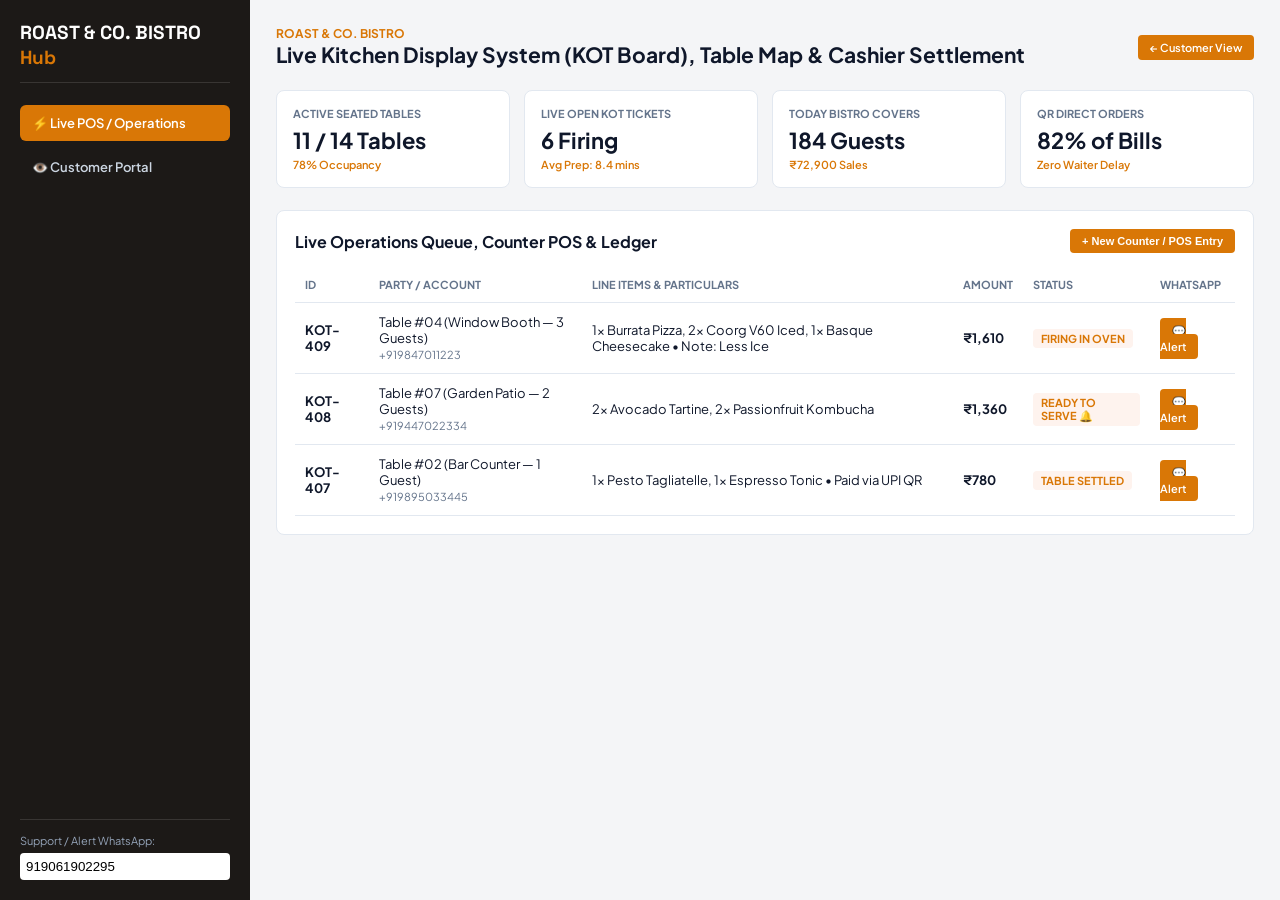
==== public/admin.html @ cbc9599d "feat(tpl-serp-cafe-qrmenu-kot): multi-track Cloudflare Edge + Docker + POS/Admin Hub + whitelabel" ====
<!DOCTYPE html>
<html lang="en">
<head>
  <meta charset="UTF-8">
  <meta name="viewport" content="width=device-width, initial-scale=1.0">
  <title>ROAST & CO. BISTRO — Admin & POS Command Center</title>
  <link rel="preconnect" href="https://fonts.googleapis.com">
  <link rel="preconnect" href="https://fonts.gstatic.com" crossorigin>
  <link href="https://fonts.googleapis.com/css2?family=Plus+Jakarta+Sans:wght@400;500;600;700&family=Space+Grotesk:wght@600;700&display=swap" rel="stylesheet">
  <link rel="stylesheet" href="theme-tokens.css">
  <script src="whitelabel.js"></script>
  <style>
    * { box-sizing: border-box; margin: 0; padding: 0; }
    body { font-family: var(--font-primary); background: #F4F5F7; color: #0F172A; display: flex; min-height: 100vh; }
    aside.admin-sidebar {
      width: 250px;
      background: var(--brand-dark);
      color: #FFF;
      padding: 20px;
      display: flex;
      flex-direction: column;
      gap: 8px;
      flex-shrink: 0;
    }
    .sidebar-brand-title { font-family: var(--font-accent); font-size: 19px; font-weight: 700; margin-bottom: 14px; padding-bottom: 12px; border-bottom: 1px solid rgba(255,255,255,0.12); }
    .sidebar-brand-title span { color: var(--brand-primary); }
    .nav-item { padding: 10px 12px; border-radius: 6px; cursor: pointer; font-size: 13px; font-weight: 600; color: #CBD5E1; }
    .nav-item.active, .nav-item:hover { background: var(--brand-primary); color: #FFF; }
    main { flex: 1; padding: 26px; overflow-y: auto; }
    .top-bar { display: flex; justify-content: space-between; align-items: center; margin-bottom: 22px; flex-wrap: wrap; gap: 12px; }
    .kpi-grid { display: grid; grid-template-columns: repeat(4, 1fr); gap: 14px; margin-bottom: 22px; }
    .kpi-card { background: #FFF; border: 1px solid #E2E8F0; border-radius: 8px; padding: 16px; }
    .kpi-label { font-size: 11px; font-weight: 700; text-transform: uppercase; color: #64748B; }
    .kpi-val { font-size: 22px; font-weight: 700; margin: 6px 0 4px; }
    .kpi-delta { font-size: 11px; font-weight: 600; color: var(--brand-primary); }
    .card-box { background: #FFF; border: 1px solid #E2E8F0; border-radius: 8px; padding: 18px; }
    table { width: 100%; border-collapse: collapse; font-size: 13px; }
    th, td { text-align: left; padding: 11px 10px; border-bottom: 1px solid #E2E8F0; }
    th { font-size: 11px; text-transform: uppercase; color: #64748B; }
    .status-pill { display: inline-block; padding: 3px 8px; border-radius: 4px; font-size: 11px; font-weight: 700; background: #FEF3EE; color: var(--brand-primary); }
    .btn-sm { background: var(--brand-primary); color: #FFF; border: none; padding: 6px 12px; border-radius: 4px; font-size: 11px; font-weight: 600; cursor: pointer; text-decoration: none; }
    @media (max-width: 860px) { body { flex-direction: column; } aside.admin-sidebar { width: 100%; } .kpi-grid { grid-template-columns: 1fr 1fr; } }
  </style>
</head>
<body>
  <aside class="admin-sidebar">
    <div class="sidebar-brand-title">ROAST & CO. BISTRO <span>Hub</span></div>
    <div class="nav-item active">⚡ Live POS / Operations</div>
    <div class="nav-item" onclick="window.location.href='index.html'">👁️ Customer Portal</div>
    <div style="margin-top:auto;padding-top:14px;border-top:1px solid rgba(255,255,255,0.12);font-size:11px;color:#94A3B8;">
      Support / Alert WhatsApp:
      <input type="text" id="adminWaInput" data-wl-wa value="919061902295" style="width:100%;margin-top:6px;padding:6px;border-radius:4px;border:none;">
    </div>
  </aside>
  <main>
    <div class="top-bar">
      <div>
        <div class="mobile-brand" style="font-size:12px;font-weight:700;color:var(--brand-primary);text-transform:uppercase;">ROAST & CO. BISTRO</div>
        <h1 style="font-size:21px;">Live Kitchen Display System (KOT Board), Table Map & Cashier Settlement</h1>
      </div>
      <a href="index.html" class="btn-sm">← Customer View</a>
    </div>
    <div class="kpi-grid">
      <div class="kpi-card"><div class="kpi-label">Active Seated Tables</div><div class="kpi-val">11 / 14 Tables</div><div class="kpi-delta">78% Occupancy</div></div><div class="kpi-card"><div class="kpi-label">Live Open KOT Tickets</div><div class="kpi-val">6 Firing</div><div class="kpi-delta">Avg Prep: 8.4 mins</div></div><div class="kpi-card"><div class="kpi-label">Today Bistro Covers</div><div class="kpi-val">184 Guests</div><div class="kpi-delta">₹72,900 Sales</div></div><div class="kpi-card"><div class="kpi-label">QR Direct Orders</div><div class="kpi-val">82% of Bills</div><div class="kpi-delta">Zero Waiter Delay</div></div>
    </div>
    <div class="card-box">
      <div style="display:flex;justify-content:space-between;align-items:center;margin-bottom:14px;">
        <h2 style="font-size:16px;">Live Operations Queue, Counter POS & Ledger</h2>
        <button class="btn-sm" onclick="newPosEntry()">+ New Counter / POS Entry</button>
      </div>
      <div style="overflow-x:auto;">
        <table>
          <thead><tr><th>ID</th><th>Party / Account</th><th>Line Items & Particulars</th><th>Amount</th><th>Status</th><th>WhatsApp</th></tr></thead>
          <tbody id="leadsTableBody"></tbody>
        </table>
      </div>
    </div>
  </main>
  <script>
    const SEED = [
  {
    "id": "KOT-409",
    "name": "Table #04 (Window Booth — 3 Guests)",
    "phone": "919847011223",
    "detail": "1x Burrata Pizza, 2x Coorg V60 Iced, 1x Basque Cheesecake • Note: Less Ice",
    "status": "FIRING IN OVEN",
    "amount": "₹1,610"
  },
  {
    "id": "KOT-408",
    "name": "Table #07 (Garden Patio — 2 Guests)",
    "phone": "919447022334",
    "detail": "2x Avocado Tartine, 2x Passionfruit Kombucha",
    "status": "READY TO SERVE 🔔",
    "amount": "₹1,360"
  },
  {
    "id": "KOT-407",
    "name": "Table #02 (Bar Counter — 1 Guest)",
    "phone": "919895033445",
    "detail": "1x Pesto Tagliatelle, 1x Espresso Tonic • Paid via UPI QR",
    "status": "TABLE SETTLED",
    "amount": "₹780"
  }
];
    function render() {
      let local = [];
      try { local = JSON.parse(localStorage.getItem('bmad_leads_tpl-serp-cafe-qrmenu-kot') || '[]'); } catch (e) {}
      const rows = [...local, ...SEED];
      document.getElementById('leadsTableBody').innerHTML = rows.map(row => `
        <tr>
          <td><strong>${row.id}</strong></td>
          <td>${row.name}<br><span style="font-size:11px;color:#64748B;">+${row.phone}</span></td>
          <td>${row.detail}</td>
          <td><strong>${row.amount}</strong></td>
          <td><span class="status-pill">${row.status}</span></td>
          <td><a class="btn-sm" target="_blank" href="https://wa.me/${String(row.phone).replace(/[^0-9]/g,'')}?text=${encodeURIComponent('Update from ' + document.title + ': ' + row.id + ' — ' + row.detail)}">💬 Alert</a></td>
        </tr>
      `).join('');
    }
    function newPosEntry() {
      const name = prompt('Customer / Vendor / Employee Name:');
      if (!name) return;
      const detail = prompt('Items / Notes:', 'Coorg Honey-Processed V60 Pour-Over (Hot / Iced)');
      const amount = prompt('Amount (₹):', '₹1,450');
      const local = JSON.parse(localStorage.getItem('bmad_leads_tpl-serp-cafe-qrmenu-kot') || '[]');
      local.unshift({ id: 'POS-' + Math.floor(1000 + Math.random()*9000), name, phone: document.getElementById('adminWaInput').value || '919061902295', detail, amount, status: 'CONFIRMED' });
      localStorage.setItem('bmad_leads_tpl-serp-cafe-qrmenu-kot', JSON.stringify(local));
      render();
    }
    render();
  </script>
</body>
</html>
---- public/theme-tokens.css ----
/* Extracted via tpl-tools-design-extractor for tpl-serp-cafe-qrmenu-kot */
:root {
  --font-primary: 'Plus Jakarta Sans', sans-serif;
  --font-accent: 'Space Grotesk', sans-serif;
  --color-primary: #D97706;
  --brand-primary: var(--color-primary);
  --color-dark: #1C1917;
  --brand-dark: var(--color-dark);
  --bg-main: #FFFBEB;
  --bg-canvas: #FEF3C7;
  --bg-sand: var(--bg-canvas);
  --border-color: #FDE68A;
  --grid-gap-desktop: 28px 22px;
  --grid-gap-mobile: 16px 14px;
  --radius: 6px;
  --ease-out-expo: cubic-bezier(0.16, 1, 0.3, 1);
}
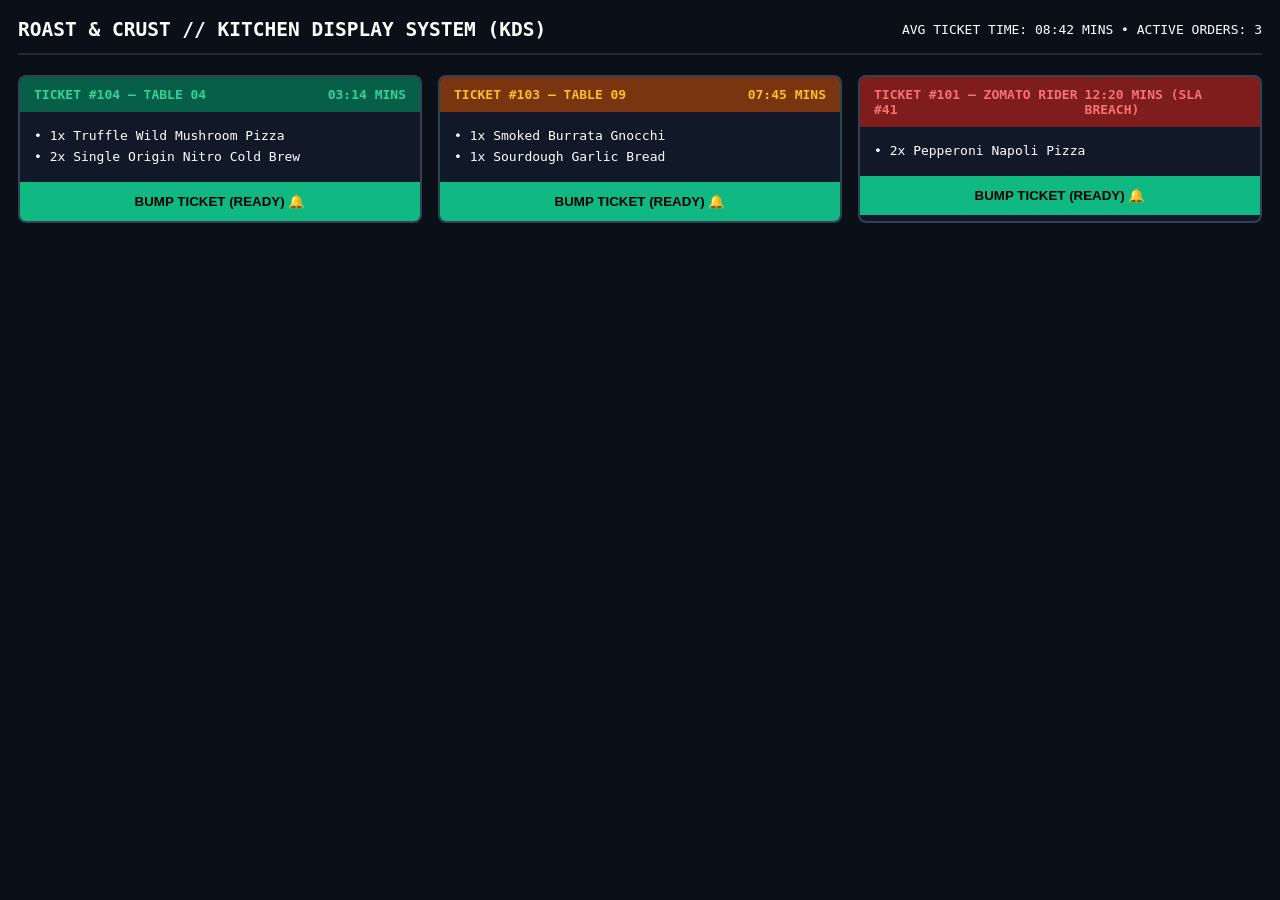
==== commit 9d1e90f5: "feat(design): implement genuine distinct Awwwards movement blueprint (C5/R8)" ====
--- a/public/admin.html
+++ b/public/admin.html
@@ -2,133 +2,65 @@
 <html lang="en">
 <head>
   <meta charset="UTF-8">
-  <meta name="viewport" content="width=device-width, initial-scale=1.0">
-  <title>ROAST & CO. BISTRO — Admin & POS Command Center</title>
-  <link rel="preconnect" href="https://fonts.googleapis.com">
-  <link rel="preconnect" href="https://fonts.gstatic.com" crossorigin>
-  <link href="https://fonts.googleapis.com/css2?family=Plus+Jakarta+Sans:wght@400;500;600;700&family=Space+Grotesk:wght@600;700&display=swap" rel="stylesheet">
+  <title data-wl-brand>ROAST & CRUST // Darkroom KDS Screen</title>
   <link rel="stylesheet" href="theme-tokens.css">
   <script src="whitelabel.js"></script>
   <style>
     * { box-sizing: border-box; margin: 0; padding: 0; }
-    body { font-family: var(--font-primary); background: #F4F5F7; color: #0F172A; display: flex; min-height: 100vh; }
-    aside.admin-sidebar {
-      width: 250px;
-      background: var(--brand-dark);
-      color: #FFF;
-      padding: 20px;
-      display: flex;
-      flex-direction: column;
-      gap: 8px;
-      flex-shrink: 0;
-    }
-    .sidebar-brand-title { font-family: var(--font-accent); font-size: 19px; font-weight: 700; margin-bottom: 14px; padding-bottom: 12px; border-bottom: 1px solid rgba(255,255,255,0.12); }
-    .sidebar-brand-title span { color: var(--brand-primary); }
-    .nav-item { padding: 10px 12px; border-radius: 6px; cursor: pointer; font-size: 13px; font-weight: 600; color: #CBD5E1; }
-    .nav-item.active, .nav-item:hover { background: var(--brand-primary); color: #FFF; }
-    main { flex: 1; padding: 26px; overflow-y: auto; }
-    .top-bar { display: flex; justify-content: space-between; align-items: center; margin-bottom: 22px; flex-wrap: wrap; gap: 12px; }
-    .kpi-grid { display: grid; grid-template-columns: repeat(4, 1fr); gap: 14px; margin-bottom: 22px; }
-    .kpi-card { background: #FFF; border: 1px solid #E2E8F0; border-radius: 8px; padding: 16px; }
-    .kpi-label { font-size: 11px; font-weight: 700; text-transform: uppercase; color: #64748B; }
-    .kpi-val { font-size: 22px; font-weight: 700; margin: 6px 0 4px; }
-    .kpi-delta { font-size: 11px; font-weight: 600; color: var(--brand-primary); }
-    .card-box { background: #FFF; border: 1px solid #E2E8F0; border-radius: 8px; padding: 18px; }
-    table { width: 100%; border-collapse: collapse; font-size: 13px; }
-    th, td { text-align: left; padding: 11px 10px; border-bottom: 1px solid #E2E8F0; }
-    th { font-size: 11px; text-transform: uppercase; color: #64748B; }
-    .status-pill { display: inline-block; padding: 3px 8px; border-radius: 4px; font-size: 11px; font-weight: 700; background: #FEF3EE; color: var(--brand-primary); }
-    .btn-sm { background: var(--brand-primary); color: #FFF; border: none; padding: 6px 12px; border-radius: 4px; font-size: 11px; font-weight: 600; cursor: pointer; text-decoration: none; }
-    @media (max-width: 860px) { body { flex-direction: column; } aside.admin-sidebar { width: 100%; } .kpi-grid { grid-template-columns: 1fr 1fr; } }
+    body { background: #0B0F17; color: #FFF; font-family: monospace; padding: 18px; }
+    .kds-header { display: flex; justify-content: space-between; align-items: center; margin-bottom: 20px; border-bottom: 2px solid #1F2937; padding-bottom: 12px; }
+    .kds-grid { display: grid; grid-template-columns: repeat(3, 1fr); gap: 16px; }
+    .kds-card { background: #111827; border: 2px solid #334155; border-radius: 8px; overflow: hidden; }
+    .kds-top { padding: 10px 14px; display: flex; justify-content: space-between; font-weight: 700; }
+    .sla-green { background: #065F46; color: #34D399; }
+    .sla-amber { background: #78350F; color: #FBBF24; }
+    .sla-red { background: #7F1D1D; color: #F87171; animation: blink 1s infinite; }
+    @keyframes blink { 50% { opacity: 0.6; } }
+    .kds-items { padding: 14px; font-size: 13px; line-height: 1.6; }
+    .bump-btn { width: 100%; background: #10B981; color: #000; border: none; padding: 12px; font-weight: 700; cursor: pointer; }
   </style>
 </head>
-<body>
-  <aside class="admin-sidebar">
-    <div class="sidebar-brand-title">ROAST & CO. BISTRO <span>Hub</span></div>
-    <div class="nav-item active">⚡ Live POS / Operations</div>
-    <div class="nav-item" onclick="window.location.href='index.html'">👁️ Customer Portal</div>
-    <div style="margin-top:auto;padding-top:14px;border-top:1px solid rgba(255,255,255,0.12);font-size:11px;color:#94A3B8;">
-      Support / Alert WhatsApp:
-      <input type="text" id="adminWaInput" data-wl-wa value="919061902295" style="width:100%;margin-top:6px;padding:6px;border-radius:4px;border:none;">
+<body data-layout-archetype="darkroom-kds-board">
+  <div class="kds-header">
+    <h2><span data-wl-brand>ROAST & CRUST</span> // KITCHEN DISPLAY SYSTEM (KDS)</h2>
+    <div>AVG TICKET TIME: 08:42 MINS • ACTIVE ORDERS: 3</div>
+  </div>
+
+  <div class="kds-grid">
+    <div class="kds-card">
+      <div class="kds-top sla-green">
+        <span>TICKET #104 — TABLE 04</span>
+        <span>03:14 MINS</span>
+      </div>
+      <div class="kds-items">
+        <div>• 1x Truffle Wild Mushroom Pizza</div>
+        <div>• 2x Single Origin Nitro Cold Brew</div>
+      </div>
+      <button class="bump-btn" onclick="this.closest('.kds-card').remove()">BUMP TICKET (READY) 🔔</button>
     </div>
-  </aside>
-  <main>
-    <div class="top-bar">
-      <div>
-        <div class="mobile-brand" style="font-size:12px;font-weight:700;color:var(--brand-primary);text-transform:uppercase;">ROAST & CO. BISTRO</div>
-        <h1 style="font-size:21px;">Live Kitchen Display System (KOT Board), Table Map & Cashier Settlement</h1>
+
+    <div class="kds-card">
+      <div class="kds-top sla-amber">
+        <span>TICKET #103 — TABLE 09</span>
+        <span>07:45 MINS</span>
       </div>
-      <a href="index.html" class="btn-sm">← Customer View</a>
+      <div class="kds-items">
+        <div>• 1x Smoked Burrata Gnocchi</div>
+        <div>• 1x Sourdough Garlic Bread</div>
+      </div>
+      <button class="bump-btn" onclick="this.closest('.kds-card').remove()">BUMP TICKET (READY) 🔔</button>
     </div>
-    <div class="kpi-grid">
-      <div class="kpi-card"><div class="kpi-label">Active Seated Tables</div><div class="kpi-val">11 / 14 Tables</div><div class="kpi-delta">78% Occupancy</div></div><div class="kpi-card"><div class="kpi-label">Live Open KOT Tickets</div><div class="kpi-val">6 Firing</div><div class="kpi-delta">Avg Prep: 8.4 mins</div></div><div class="kpi-card"><div class="kpi-label">Today Bistro Covers</div><div class="kpi-val">184 Guests</div><div class="kpi-delta">₹72,900 Sales</div></div><div class="kpi-card"><div class="kpi-label">QR Direct Orders</div><div class="kpi-val">82% of Bills</div><div class="kpi-delta">Zero Waiter Delay</div></div>
+
+    <div class="kds-card">
+      <div class="kds-top sla-red">
+        <span>TICKET #101 — ZOMATO RIDER #41</span>
+        <span>12:20 MINS (SLA BREACH)</span>
+      </div>
+      <div class="kds-items">
+        <div>• 2x Pepperoni Napoli Pizza</div>
+      </div>
+      <button class="bump-btn" onclick="this.closest('.kds-card').remove()">BUMP TICKET (READY) 🔔</button>
     </div>
-    <div class="card-box">
-      <div style="display:flex;justify-content:space-between;align-items:center;margin-bottom:14px;">
-        <h2 style="font-size:16px;">Live Operations Queue, Counter POS & Ledger</h2>
-        <button class="btn-sm" onclick="newPosEntry()">+ New Counter / POS Entry</button>
-      </div>
-      <div style="overflow-x:auto;">
-        <table>
-          <thead><tr><th>ID</th><th>Party / Account</th><th>Line Items & Particulars</th><th>Amount</th><th>Status</th><th>WhatsApp</th></tr></thead>
-          <tbody id="leadsTableBody"></tbody>
-        </table>
-      </div>
-    </div>
-  </main>
-  <script>
-    const SEED = [
-  {
-    "id": "KOT-409",
-    "name": "Table #04 (Window Booth — 3 Guests)",
-    "phone": "919847011223",
-    "detail": "1x Burrata Pizza, 2x Coorg V60 Iced, 1x Basque Cheesecake • Note: Less Ice",
-    "status": "FIRING IN OVEN",
-    "amount": "₹1,610"
-  },
-  {
-    "id": "KOT-408",
-    "name": "Table #07 (Garden Patio — 2 Guests)",
-    "phone": "919447022334",
-    "detail": "2x Avocado Tartine, 2x Passionfruit Kombucha",
-    "status": "READY TO SERVE 🔔",
-    "amount": "₹1,360"
-  },
-  {
-    "id": "KOT-407",
-    "name": "Table #02 (Bar Counter — 1 Guest)",
-    "phone": "919895033445",
-    "detail": "1x Pesto Tagliatelle, 1x Espresso Tonic • Paid via UPI QR",
-    "status": "TABLE SETTLED",
-    "amount": "₹780"
-  }
-];
-    function render() {
-      let local = [];
-      try { local = JSON.parse(localStorage.getItem('bmad_leads_tpl-serp-cafe-qrmenu-kot') || '[]'); } catch (e) {}
-      const rows = [...local, ...SEED];
-      document.getElementById('leadsTableBody').innerHTML = rows.map(row => `
-        <tr>
-          <td><strong>${row.id}</strong></td>
-          <td>${row.name}<br><span style="font-size:11px;color:#64748B;">+${row.phone}</span></td>
-          <td>${row.detail}</td>
-          <td><strong>${row.amount}</strong></td>
-          <td><span class="status-pill">${row.status}</span></td>
-          <td><a class="btn-sm" target="_blank" href="https://wa.me/${String(row.phone).replace(/[^0-9]/g,'')}?text=${encodeURIComponent('Update from ' + document.title + ': ' + row.id + ' — ' + row.detail)}">💬 Alert</a></td>
-        </tr>
-      `).join('');
-    }
-    function newPosEntry() {
-      const name = prompt('Customer / Vendor / Employee Name:');
-      if (!name) return;
-      const detail = prompt('Items / Notes:', 'Coorg Honey-Processed V60 Pour-Over (Hot / Iced)');
-      const amount = prompt('Amount (₹):', '₹1,450');
-      const local = JSON.parse(localStorage.getItem('bmad_leads_tpl-serp-cafe-qrmenu-kot') || '[]');
-      local.unshift({ id: 'POS-' + Math.floor(1000 + Math.random()*9000), name, phone: document.getElementById('adminWaInput').value || '919061902295', detail, amount, status: 'CONFIRMED' });
-      localStorage.setItem('bmad_leads_tpl-serp-cafe-qrmenu-kot', JSON.stringify(local));
-      render();
-    }
-    render();
-  </script>
+  </div>
 </body>
 </html>
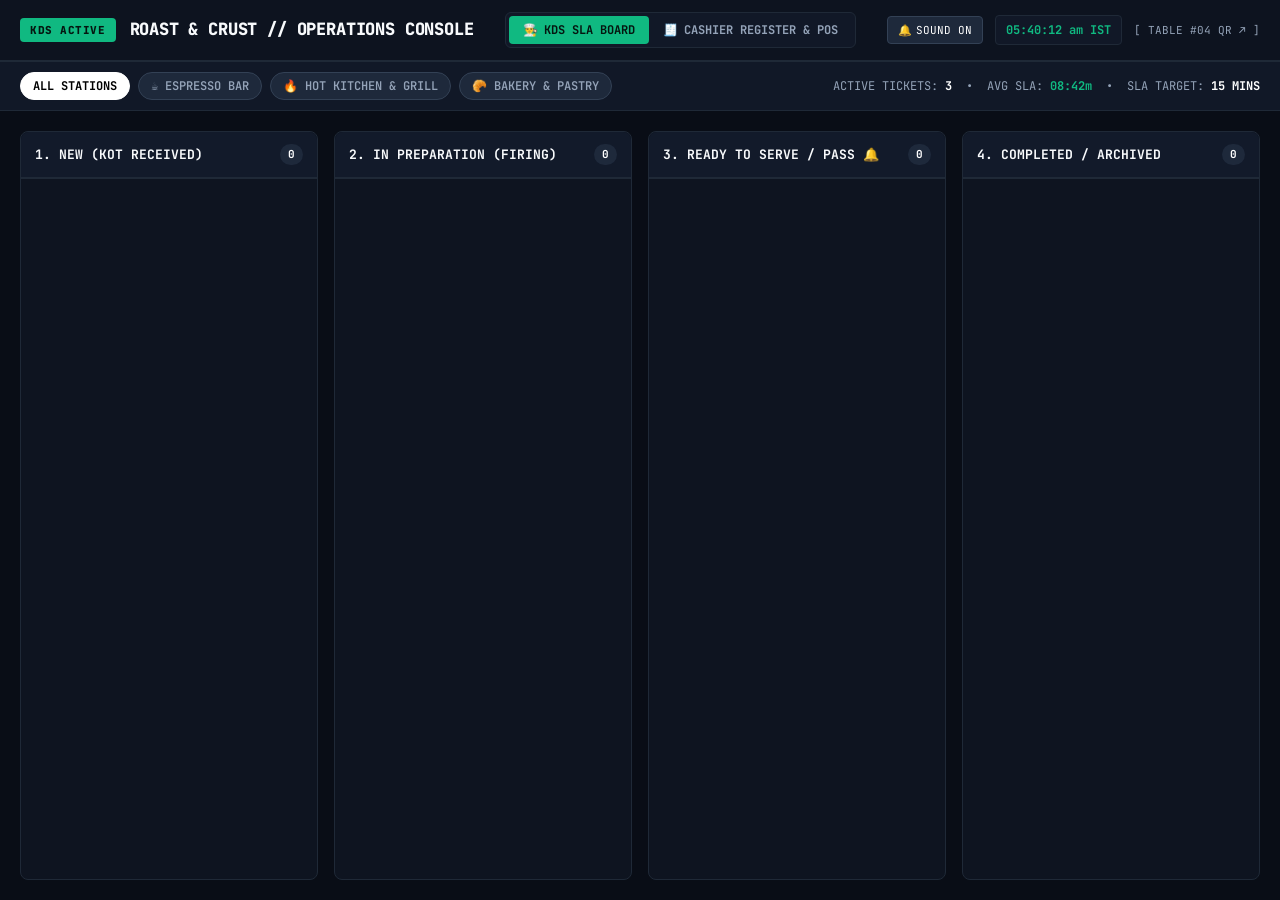
==== commit 4f50e329: "feat(cafe-qrmenu-kot): complete production vertical with D1 schema, KDS SLA board, table QR menu & c" ====
--- a/public/admin.html
+++ b/public/admin.html
@@ -2,65 +2,1232 @@
 <html lang="en">
 <head>
   <meta charset="UTF-8">
+  <meta name="viewport" content="width=device-width, initial-scale=1.0">
   <title data-wl-brand>ROAST & CRUST // Darkroom KDS Screen</title>
+  <link rel="preconnect" href="https://fonts.googleapis.com">
+  <link rel="preconnect" href="https://fonts.gstatic.com" crossorigin>
+  <link href="https://fonts.googleapis.com/css2?family=Inter:wght@400;500;600;700;800&family=JetBrains+Mono:wght@500;600;700;800&display=swap" rel="stylesheet">
   <link rel="stylesheet" href="theme-tokens.css">
   <script src="whitelabel.js"></script>
   <style>
-    * { box-sizing: border-box; margin: 0; padding: 0; }
-    body { background: #0B0F17; color: #FFF; font-family: monospace; padding: 18px; }
-    .kds-header { display: flex; justify-content: space-between; align-items: center; margin-bottom: 20px; border-bottom: 2px solid #1F2937; padding-bottom: 12px; }
-    .kds-grid { display: grid; grid-template-columns: repeat(3, 1fr); gap: 16px; }
-    .kds-card { background: #111827; border: 2px solid #334155; border-radius: 8px; overflow: hidden; }
-    .kds-top { padding: 10px 14px; display: flex; justify-content: space-between; font-weight: 700; }
-    .sla-green { background: #065F46; color: #34D399; }
-    .sla-amber { background: #78350F; color: #FBBF24; }
-    .sla-red { background: #7F1D1D; color: #F87171; animation: blink 1s infinite; }
-    @keyframes blink { 50% { opacity: 0.6; } }
-    .kds-items { padding: 14px; font-size: 13px; line-height: 1.6; }
-    .bump-btn { width: 100%; background: #10B981; color: #000; border: none; padding: 12px; font-weight: 700; cursor: pointer; }
+    /* Darkroom KDS Workspace */
+    body {
+      background: var(--bg-main, #090D16);
+      color: #F8FAFC;
+      font-family: var(--font-primary, 'Inter', sans-serif);
+      margin: 0;
+      padding: 0;
+      min-height: 100vh;
+      display: flex;
+      flex-direction: column;
+      overflow-x: hidden;
+    }
+
+    /* KDS Top Header */
+    .kds-app-header {
+      background: #0D131F;
+      border-bottom: 2px solid #1F2937;
+      padding: 12px 20px;
+      display: flex;
+      justify-content: space-between;
+      align-items: center;
+      flex-wrap: wrap;
+      gap: 12px;
+      position: sticky;
+      top: 0;
+      z-index: 100;
+    }
+    .kds-brand-block {
+      display: flex;
+      align-items: center;
+      gap: 14px;
+    }
+    .kds-logo-pill {
+      background: var(--color-primary, #10B981);
+      color: #051610;
+      font-family: var(--font-mono, monospace);
+      font-weight: 800;
+      font-size: 11px;
+      padding: 4px 10px;
+      border-radius: 4px;
+      letter-spacing: 0.05em;
+    }
+    .kds-title {
+      font-size: 17px;
+      font-weight: 800;
+      font-family: var(--font-mono, monospace);
+      letter-spacing: -0.01em;
+      margin: 0;
+    }
+
+    /* View Mode Tabs */
+    .mode-switch-group {
+      display: flex;
+      background: #111827;
+      border: 1px solid #1F2937;
+      border-radius: 6px;
+      padding: 3px;
+    }
+    .mode-btn {
+      background: transparent;
+      border: none;
+      color: var(--text-muted, #94A3B8);
+      font-family: var(--font-mono, monospace);
+      font-size: 12px;
+      font-weight: 700;
+      padding: 6px 14px;
+      border-radius: 4px;
+      cursor: pointer;
+      display: flex;
+      align-items: center;
+      gap: 6px;
+      transition: all 0.15s;
+    }
+    .mode-btn.active {
+      background: var(--color-primary, #10B981);
+      color: #051610;
+    }
+
+    .kds-meta-controls {
+      display: flex;
+      align-items: center;
+      gap: 12px;
+      font-family: var(--font-mono, monospace);
+      font-size: 12px;
+    }
+    .sound-toggle-btn {
+      background: #1E293B;
+      border: 1px solid #334155;
+      color: #FFF;
+      padding: 6px 10px;
+      border-radius: 4px;
+      cursor: pointer;
+      font-size: 11px;
+      font-family: inherit;
+      display: flex;
+      align-items: center;
+      gap: 4px;
+    }
+    .sound-toggle-btn.muted {
+      color: #EF4444;
+      border-color: #7F1D1D;
+    }
+    .clock-display {
+      background: #111827;
+      border: 1px solid #1F2937;
+      padding: 5px 10px;
+      border-radius: 4px;
+      color: #10B981;
+      font-weight: 700;
+    }
+
+    /* Station Filters Sub-bar */
+    .kds-sub-bar {
+      background: #111827;
+      border-bottom: 1px solid #1F2937;
+      padding: 10px 20px;
+      display: flex;
+      justify-content: space-between;
+      align-items: center;
+      flex-wrap: wrap;
+      gap: 10px;
+    }
+    .station-pills {
+      display: flex;
+      gap: 8px;
+      overflow-x: auto;
+    }
+    .station-btn {
+      background: #1E293B;
+      border: 1px solid #334155;
+      color: #94A3B8;
+      padding: 5px 12px;
+      border-radius: 999px;
+      font-size: 12px;
+      font-family: var(--font-mono, monospace);
+      font-weight: 600;
+      cursor: pointer;
+      transition: all 0.15s;
+    }
+    .station-btn:hover {
+      border-color: #475569;
+      color: #FFF;
+    }
+    .station-btn.active {
+      background: #FFF;
+      color: #000;
+      border-color: #FFF;
+      font-weight: 700;
+    }
+    .telemetry-summary {
+      display: flex;
+      gap: 14px;
+      font-family: var(--font-mono, monospace);
+      font-size: 12px;
+      color: #94A3B8;
+    }
+
+    /* 4-Column Live Kitchen Display System */
+    .kds-kanban-board {
+      flex: 1;
+      display: grid;
+      grid-template-columns: repeat(4, 1fr);
+      gap: 16px;
+      padding: 20px;
+      min-height: calc(100vh - 120px);
+    }
+    @media (max-width: 1024px) {
+      .kds-kanban-board {
+        grid-template-columns: repeat(2, 1fr);
+      }
+    }
+    @media (max-width: 640px) {
+      .kds-kanban-board {
+        grid-template-columns: 1fr;
+      }
+    }
+
+    .kds-col {
+      background: #0E1420;
+      border: 1px solid #1F2937;
+      border-radius: 8px;
+      display: flex;
+      flex-direction: column;
+      max-height: 85vh;
+    }
+    .kds-col-header {
+      padding: 12px 14px;
+      border-bottom: 2px solid #1F2937;
+      font-family: var(--font-mono, monospace);
+      font-size: 13px;
+      font-weight: 700;
+      display: flex;
+      justify-content: space-between;
+      align-items: center;
+      background: #121A2A;
+      border-top-left-radius: 8px;
+      border-top-right-radius: 8px;
+    }
+    .col-badge {
+      background: #1E293B;
+      color: #FFF;
+      font-size: 11px;
+      padding: 2px 8px;
+      border-radius: 999px;
+    }
+    .kds-ticket-list {
+      padding: 12px;
+      overflow-y: auto;
+      display: flex;
+      flex-direction: column;
+      gap: 14px;
+      flex: 1;
+    }
+
+    /* KOT Ticket Card */
+    .kot-card {
+      background: #111827;
+      border: 2px solid #334155;
+      border-radius: 8px;
+      overflow: hidden;
+      box-shadow: 0 4px 12px rgba(0, 0, 0, 0.5);
+      transition: transform 0.15s, border-color 0.15s;
+    }
+    .kot-card:hover {
+      border-color: #475569;
+    }
+    .kot-card-header {
+      padding: 10px 14px;
+      display: flex;
+      justify-content: space-between;
+      align-items: center;
+      font-family: var(--font-mono, monospace);
+      font-weight: 700;
+      font-size: 12px;
+    }
+
+    /* Dynamic SLA Timers */
+    .sla-green {
+      background: #065F46;
+      color: #34D399;
+    }
+    .sla-amber {
+      background: #78350F;
+      color: #FBBF24;
+    }
+    .sla-red {
+      background: #7F1D1D;
+      color: #F87171;
+      animation: flashUrgent 1.8s infinite;
+    }
+
+    .kot-card-body {
+      padding: 12px 14px;
+      font-size: 13px;
+    }
+    .kot-table-meta {
+      display: flex;
+      justify-content: space-between;
+      font-size: 11px;
+      color: #94A3B8;
+      font-family: var(--font-mono, monospace);
+      margin-bottom: 8px;
+      border-bottom: 1px dashed #1F2937;
+      padding-bottom: 6px;
+    }
+    .kot-items-list {
+      display: flex;
+      flex-direction: column;
+      gap: 8px;
+      margin: 8px 0;
+    }
+    .kot-item-line {
+      display: flex;
+      flex-direction: column;
+      line-height: 1.35;
+    }
+    .kot-item-title {
+      font-weight: 700;
+      color: #FFF;
+      display: flex;
+      justify-content: space-between;
+    }
+    .kot-item-mod {
+      font-size: 11px;
+      color: var(--color-primary, #10B981);
+      margin-top: 2px;
+    }
+    .kot-notes-banner {
+      background: rgba(245, 158, 11, 0.15);
+      border: 1px solid rgba(245, 158, 11, 0.4);
+      color: #FBBF24;
+      font-size: 11px;
+      padding: 4px 8px;
+      border-radius: 4px;
+      margin-top: 8px;
+      font-family: var(--font-mono, monospace);
+    }
+
+    /* Bump Ticket Buttons */
+    .bump-btn {
+      width: 100%;
+      background: var(--color-primary, #10B981);
+      color: #051610;
+      border: none;
+      padding: 12px;
+      font-family: var(--font-mono, monospace);
+      font-weight: 800;
+      font-size: 12px;
+      cursor: pointer;
+      display: flex;
+      align-items: center;
+      justify-content: center;
+      gap: 6px;
+      transition: background 0.15s;
+    }
+    .bump-btn:hover {
+      background: #059669;
+      color: #FFF;
+    }
+    .bump-btn-pass {
+      background: #3B82F6;
+      color: #FFF;
+    }
+    .bump-btn-pass:hover {
+      background: #2563EB;
+    }
+    .bump-btn-done {
+      background: #334155;
+      color: #CBD5E1;
+    }
+    .recall-btn {
+      width: 100%;
+      background: transparent;
+      border: 1px solid #334155;
+      color: #94A3B8;
+      padding: 6px;
+      font-family: var(--font-mono, monospace);
+      font-size: 10px;
+      cursor: pointer;
+      text-align: center;
+    }
+    .recall-btn:hover {
+      background: #1E293B;
+      color: #FFF;
+    }
+
+    /* Cashier Table Register View */
+    .cashier-view-wrap {
+      display: none;
+      padding: 20px;
+      flex: 1;
+    }
+    .cashier-stats-row {
+      display: grid;
+      grid-template-columns: repeat(4, 1fr);
+      gap: 14px;
+      margin-bottom: 20px;
+    }
+    @media (max-width: 768px) {
+      .cashier-stats-row {
+        grid-template-columns: repeat(2, 1fr);
+      }
+    }
+    .stat-tile {
+      background: #111827;
+      border: 1px solid #1F2937;
+      border-radius: 8px;
+      padding: 16px;
+      font-family: var(--font-mono, monospace);
+    }
+    .stat-tile-num {
+      font-size: 24px;
+      font-weight: 800;
+      margin-top: 4px;
+    }
+
+    .table-layout-grid {
+      display: grid;
+      grid-template-columns: repeat(4, 1fr);
+      gap: 16px;
+    }
+    @media (max-width: 900px) {
+      .table-layout-grid {
+        grid-template-columns: repeat(2, 1fr);
+      }
+    }
+    @media (max-width: 500px) {
+      .table-layout-grid {
+        grid-template-columns: 1fr;
+      }
+    }
+
+    .table-floor-card {
+      background: #111827;
+      border: 2px solid #1F2937;
+      border-radius: 8px;
+      padding: 16px;
+      display: flex;
+      flex-direction: column;
+      justify-content: space-between;
+      min-height: 150px;
+      cursor: pointer;
+      transition: all 0.2s;
+    }
+    .table-floor-card:hover {
+      transform: translateY(-2px);
+      box-shadow: 0 8px 20px rgba(0, 0, 0, 0.5);
+    }
+    .table-floor-card.status-vacant {
+      border-color: #334155;
+    }
+    .table-floor-card.status-dining {
+      border-color: #3B82F6;
+      background: #0E1A2F;
+    }
+    .table-floor-card.status-bill-requested {
+      border-color: #F59E0B;
+      background: #231B0A;
+      animation: flashUrgent 2s infinite;
+    }
+    .table-floor-card.status-reserved {
+      border-color: #8B5CF6;
+      background: #19142B;
+    }
+
+    .tbl-top-info {
+      display: flex;
+      justify-content: space-between;
+      align-items: flex-start;
+      margin-bottom: 8px;
+    }
+    .tbl-num-big {
+      font-family: var(--font-mono, monospace);
+      font-size: 18px;
+      font-weight: 800;
+    }
+    .tbl-status-tag {
+      font-family: var(--font-mono, monospace);
+      font-size: 10px;
+      font-weight: 800;
+      padding: 2px 8px;
+      border-radius: 4px;
+    }
+    .tag-vacant { background: #334155; color: #CBD5E1; }
+    .tag-dining { background: #1D4ED8; color: #93C5FD; }
+    .tag-bill-req { background: #D97706; color: #FEF3C7; }
+    .tag-reserved { background: #6D28D9; color: #EDE9FE; }
+
+    .tbl-body-info {
+      font-size: 12px;
+      color: #94A3B8;
+      margin-bottom: 12px;
+    }
+    .tbl-amount-line {
+      font-family: var(--font-mono, monospace);
+      font-size: 16px;
+      font-weight: 800;
+      color: #FFF;
+      display: flex;
+      justify-content: space-between;
+      align-items: center;
+    }
+
+    /* ESC/POS Thermal Bill Modal */
+    .drawer-overlay {
+      position: fixed;
+      top: 0; left: 0; right: 0; bottom: 0;
+      background: rgba(0, 0, 0, 0.85);
+      backdrop-filter: blur(4px);
+      z-index: 200;
+      display: none;
+      align-items: center;
+      justify-content: center;
+      padding: 20px;
+    }
+    .drawer-content {
+      background: #111827;
+      border: 1px solid #1F2937;
+      border-radius: 12px;
+      width: 100%;
+      max-width: 520px;
+      max-height: 90vh;
+      overflow-y: auto;
+      padding: 20px;
+      box-shadow: 0 10px 40px rgba(0, 0, 0, 0.9);
+    }
+    .thermal-receipt-tape {
+      background: #FAFAFA;
+      color: #111;
+      padding: 20px;
+      font-family: 'JetBrains Mono', monospace;
+      font-size: 11px;
+      line-height: 1.4;
+      border: 1px solid #DDD;
+      border-radius: 4px;
+      margin: 14px 0;
+      box-shadow: inset 0 0 10px rgba(0, 0, 0, 0.05);
+      user-select: text;
+    }
+    .thermal-line {
+      display: flex;
+      justify-content: space-between;
+    }
+    .receipt-center { text-align: center; }
+    .dashed-rule { border-top: 1px dashed #444; margin: 8px 0; }
   </style>
 </head>
 <body data-layout-archetype="darkroom-kds-board">
-  <div class="kds-header">
-    <h2><span data-wl-brand>ROAST & CRUST</span> // KITCHEN DISPLAY SYSTEM (KDS)</h2>
-    <div>AVG TICKET TIME: 08:42 MINS • ACTIVE ORDERS: 3</div>
-  </div>
-
-  <div class="kds-grid">
-    <div class="kds-card">
-      <div class="kds-top sla-green">
-        <span>TICKET #104 — TABLE 04</span>
-        <span>03:14 MINS</span>
-      </div>
-      <div class="kds-items">
-        <div>• 1x Truffle Wild Mushroom Pizza</div>
-        <div>• 2x Single Origin Nitro Cold Brew</div>
-      </div>
-      <button class="bump-btn" onclick="this.closest('.kds-card').remove()">BUMP TICKET (READY) 🔔</button>
+
+  <!-- Top Operations Command Bar -->
+  <header class="kds-app-header">
+    <div class="kds-brand-block">
+      <div class="kds-logo-pill">KDS ACTIVE</div>
+      <h1 class="kds-title">
+        <span data-wl-brand>ROAST & CRUST</span> // OPERATIONS CONSOLE
+      </h1>
     </div>
 
-    <div class="kds-card">
-      <div class="kds-top sla-amber">
-        <span>TICKET #103 — TABLE 09</span>
-        <span>07:45 MINS</span>
-      </div>
-      <div class="kds-items">
-        <div>• 1x Smoked Burrata Gnocchi</div>
-        <div>• 1x Sourdough Garlic Bread</div>
-      </div>
-      <button class="bump-btn" onclick="this.closest('.kds-card').remove()">BUMP TICKET (READY) 🔔</button>
+    <!-- Mode Switcher -->
+    <div class="mode-switch-group">
+      <button class="mode-btn active" id="btnKdsMode" onclick="switchConsoleMode('kds')">
+        <span>👨‍🍳</span>
+        <span>KDS SLA BOARD</span>
+      </button>
+      <button class="mode-btn" id="btnPosMode" onclick="switchConsoleMode('pos')">
+        <span>🧾</span>
+        <span>CASHIER REGISTER & POS</span>
+      </button>
     </div>
 
-    <div class="kds-card">
-      <div class="kds-top sla-red">
-        <span>TICKET #101 — ZOMATO RIDER #41</span>
-        <span>12:20 MINS (SLA BREACH)</span>
-      </div>
-      <div class="kds-items">
-        <div>• 2x Pepperoni Napoli Pizza</div>
-      </div>
-      <button class="bump-btn" onclick="this.closest('.kds-card').remove()">BUMP TICKET (READY) 🔔</button>
+    <!-- Meta Controls -->
+    <div class="kds-meta-controls">
+      <button class="sound-toggle-btn" id="soundToggleBtn" onclick="toggleAudioChime()">
+        <span id="soundIcon">🔔</span>
+        <span id="soundStatus">SOUND ON</span>
+      </button>
+      <div class="clock-display" id="liveClockDisplay">14:02:18 IST</div>
+      <a href="index.html?table=04" target="_blank" style="color:var(--text-muted); text-decoration:none; font-size:11px;" title="Preview Table 04 QR View">
+        [ TABLE #04 QR ↗ ]
+      </a>
+    </div>
+  </header>
+
+  <!-- Sub-Bar for Station Filters & Telemetry -->
+  <section class="kds-sub-bar" id="kdsSubBar">
+    <div class="station-pills" id="stationPills">
+      <button class="station-btn active" onclick="filterStation('all', this)">ALL STATIONS</button>
+      <button class="station-btn" onclick="filterStation('Espresso Bar', this)">☕ ESPRESSO BAR</button>
+      <button class="station-btn" onclick="filterStation('Hot Kitchen & Grill', this)">🔥 HOT KITCHEN & GRILL</button>
+      <button class="station-btn" onclick="filterStation('Bakery & Pastry', this)">🥐 BAKERY & PASTRY</button>
+    </div>
+    <div class="telemetry-summary">
+      <div>ACTIVE TICKETS: <span id="statActiveKots" style="color:#FFF; font-weight:700;">3</span></div>
+      <div>•</div>
+      <div>AVG SLA: <span id="statAvgSla" style="color:var(--color-primary); font-weight:700;">08:42m</span></div>
+      <div>•</div>
+      <div>SLA TARGET: <span style="color:#FFF; font-weight:700;">15 MINS</span></div>
+    </div>
+  </section>
+
+  <!-- VIEW 1: 4-Column Live Kitchen Display System -->
+  <main class="kds-kanban-board" id="kdsBoard">
+    <!-- Col 1: New KOT Received -->
+    <div class="kds-col">
+      <div class="kds-col-header">
+        <span>1. NEW (KOT RECEIVED)</span>
+        <span class="col-badge" id="badgeCol1">0</span>
+      </div>
+      <div class="kds-ticket-list" id="colNew">
+        <!-- Rendered tickets -->
+      </div>
+    </div>
+
+    <!-- Col 2: In Preparation -->
+    <div class="kds-col">
+      <div class="kds-col-header">
+        <span>2. IN PREPARATION (FIRING)</span>
+        <span class="col-badge" id="badgeCol2">0</span>
+      </div>
+      <div class="kds-ticket-list" id="colPrep">
+        <!-- Rendered tickets -->
+      </div>
+    </div>
+
+    <!-- Col 3: Ready to Serve / Pass -->
+    <div class="kds-col">
+      <div class="kds-col-header">
+        <span>3. READY TO SERVE / PASS 🔔</span>
+        <span class="col-badge" id="badgeCol3">0</span>
+      </div>
+      <div class="kds-ticket-list" id="colReady">
+        <!-- Rendered tickets -->
+      </div>
+    </div>
+
+    <!-- Col 4: Completed / Archived -->
+    <div class="kds-col">
+      <div class="kds-col-header">
+        <span>4. COMPLETED / ARCHIVED</span>
+        <span class="col-badge" id="badgeCol4">0</span>
+      </div>
+      <div class="kds-ticket-list" id="colCompleted">
+        <!-- Rendered tickets -->
+      </div>
+    </div>
+  </main>
+
+  <!-- VIEW 2: Cashier Table Register & POS -->
+  <section class="cashier-view-wrap" id="cashierView">
+    <div class="cashier-stats-row">
+      <div class="stat-tile">
+        <div style="font-size:11px; color:#94A3B8;">ACTIVE DINING TABLES</div>
+        <div class="stat-tile-num" id="cashierDiningCount" style="color:#3B82F6;">3 / 12</div>
+      </div>
+      <div class="stat-tile">
+        <div style="font-size:11px; color:#94A3B8;">BILLS REQUESTED (ATTN)</div>
+        <div class="stat-tile-num" id="cashierBillReqCount" style="color:#F59E0B;">1</div>
+      </div>
+      <div class="stat-tile">
+        <div style="font-size:11px; color:#94A3B8;">VACANT & READY</div>
+        <div class="stat-tile-num" id="cashierVacantCount" style="color:var(--color-primary);">7</div>
+      </div>
+      <div class="stat-tile">
+        <div style="font-size:11px; color:#94A3B8;">RUNNING FLOOR BALANCE</div>
+        <div class="stat-tile-num" id="cashierFloorRevenue" style="color:#FFF;">₹4,870.00</div>
+      </div>
+    </div>
+
+    <!-- 12-Table Layout Grid -->
+    <div class="table-layout-grid" id="tablesFloorGrid">
+      <!-- Injected via JavaScript -->
+    </div>
+  </section>
+
+  <!-- Modal: Settle & Vacate Table with Split Bill & ESC/POS Thermal Bill Preview -->
+  <div class="drawer-overlay" id="settlementModal">
+    <div class="drawer-content">
+      <div style="display:flex; justify-content:space-between; align-items:center; margin-bottom:12px; border-bottom:1px solid #1F2937; padding-bottom:10px;">
+        <div>
+          <h3 style="font-size:16px; font-weight:800; font-family:var(--font-mono);" id="modalTableTitle">TABLE #04 SETTLEMENT</h3>
+          <div style="font-size:11px; color:#94A3B8;" id="modalTableMeta">Window Booth • Server: Rohit S.</div>
+        </div>
+        <button onclick="closeSettlementModal()" style="background:#1E293B; border:none; color:#FFF; width:28px; height:28px; border-radius:50%; cursor:pointer;">✕</button>
+      </div>
+
+      <!-- Split Bill Calculator -->
+      <div style="background:#1E293B; border:1px solid #334155; padding:12px; border-radius:6px; margin-bottom:14px;">
+        <div style="display:flex; justify-content:space-between; align-items:center; font-size:12px; margin-bottom:8px;">
+          <span style="font-weight:700;">SPLIT BILL CALCULATOR</span>
+          <span id="cashierSplitValue" style="font-family:var(--font-mono); font-weight:800; color:var(--color-primary);">₹0.00 / cover</span>
+        </div>
+        <div style="display:flex; gap:6px;">
+          <button class="station-btn active" onclick="setCashierSplit(1, this)">1 Diner</button>
+          <button class="station-btn" onclick="setCashierSplit(2, this)">2 Diners</button>
+          <button class="station-btn" onclick="setCashierSplit(3, this)">3 Diners</button>
+          <button class="station-btn" onclick="setCashierSplit(4, this)">4 Diners</button>
+          <button class="station-btn" onclick="setCashierSplit(6, this)">6 Diners</button>
+        </div>
+      </div>
+
+      <!-- ESC/POS Thermal Bill Preview -->
+      <div class="thermal-receipt-tape" id="escPosReceiptContent">
+        <!-- Rendered 80mm receipt tape -->
+      </div>
+
+      <!-- Tender Options -->
+      <div style="margin: 14px 0;">
+        <div style="font-size:11px; color:#94A3B8; font-family:var(--font-mono); margin-bottom:6px;">PAYMENT TENDER MODE:</div>
+        <div style="display:flex; gap:8px;">
+          <button class="station-btn active" id="tenderUpi" onclick="setTenderMode('UPI', this)">UPI QR</button>
+          <button class="station-btn" id="tenderCash" onclick="setTenderMode('CASH', this)">CASH TENDER</button>
+          <button class="station-btn" id="tenderCard" onclick="setTenderMode('CARD', this)">EDC POS CARD</button>
+        </div>
+      </div>
+
+      <!-- Settlement Actions -->
+      <div style="display:flex; gap:10px; margin-top:16px;">
+        <button style="flex:1; background:#1E293B; border:1px solid #334155; color:#FFF; padding:12px; font-weight:700; border-radius:6px; cursor:pointer; font-family:var(--font-mono); font-size:12px;" onclick="printThermalBill()">
+          🖨️ PRINT ESC/POS BILL
+        </button>
+        <button style="flex:1.4; background:var(--color-primary); color:#051610; border:none; padding:12px; font-weight:800; border-radius:6px; cursor:pointer; font-family:var(--font-mono); font-size:12px;" onclick="settleAndVacateTable()">
+          SETTLE & VACATE TABLE ✓
+        </button>
+      </div>
     </div>
   </div>
+
+  <script>
+    // State
+    let audioSoundOn = true;
+    let selectedStation = 'all';
+    let activeConsoleMode = 'kds';
+    let kdsTickets = [];
+    let cafeTables = [];
+    let activeSettlingTable = null;
+    let cashierSplitDiners = 1;
+    let currentTenderMode = 'UPI';
+
+    // Synthesized Web Audio API Chime (Reliable, zero external file dependency!)
+    let audioCtx = null;
+    function playKitchenChime() {
+      if (!audioSoundOn) return;
+      try {
+        if (!audioCtx) {
+          audioCtx = new (window.AudioContext || window.webkitAudioContext)();
+        }
+        if (audioCtx.state === 'suspended') {
+          audioCtx.resume();
+        }
+
+        const now = audioCtx.currentTime;
+
+        // Two-tone bell chord
+        const osc1 = audioCtx.createOscillator();
+        const osc2 = audioCtx.createOscillator();
+        const gain = audioCtx.createGain();
+
+        osc1.type = 'sine';
+        osc2.type = 'sine';
+
+        osc1.frequency.setValueAtTime(880, now); // A5
+        osc2.frequency.setValueAtTime(1320, now + 0.08); // E6
+
+        gain.gain.setValueAtTime(0.4, now);
+        gain.gain.exponentialRampToValueAtTime(0.001, now + 0.6);
+
+        osc1.connect(gain);
+        osc2.connect(gain);
+        gain.connect(audioCtx.destination);
+
+        osc1.start(now);
+        osc2.start(now + 0.08);
+        osc1.stop(now + 0.6);
+        osc2.stop(now + 0.6);
+      } catch (e) {
+        console.warn('Audio chime error:', e);
+      }
+    }
+
+    function toggleAudioChime() {
+      audioSoundOn = !audioSoundOn;
+      const btn = document.getElementById('soundToggleBtn');
+      const icon = document.getElementById('soundIcon');
+      const status = document.getElementById('soundStatus');
+      if (audioSoundOn) {
+        btn.classList.remove('muted');
+        icon.textContent = '🔔';
+        status.textContent = 'SOUND ON';
+        playKitchenChime();
+      } else {
+        btn.classList.add('muted');
+        icon.textContent = '🔕';
+        status.textContent = 'MUTED';
+      }
+    }
+
+    // Initial Load & Clock
+    window.addEventListener('DOMContentLoaded', () => {
+      // Clock
+      setInterval(() => {
+        const now = new Date();
+        document.getElementById('liveClockDisplay').textContent = now.toLocaleTimeString('en-IN', { hour:'2-digit', minute:'2-digit', second:'2-digit' }) + ' IST';
+      }, 1000);
+
+      // KDS SLA Timer Ticking
+      setInterval(tickSlaTimers, 1000);
+
+      // Fetch Data
+      fetchKdsTickets();
+      fetchCafeTables();
+
+      // Poll state
+      setInterval(() => {
+        if (activeConsoleMode === 'kds') fetchKdsTickets();
+        if (activeConsoleMode === 'pos') fetchCafeTables();
+      }, 6000);
+    });
+
+    // Console View Mode Switcher
+    function switchConsoleMode(mode) {
+      activeConsoleMode = mode;
+      document.getElementById('btnKdsMode').classList.toggle('active', mode === 'kds');
+      document.getElementById('btnPosMode').classList.toggle('active', mode === 'pos');
+
+      if (mode === 'kds') {
+        document.getElementById('kdsSubBar').style.display = 'flex';
+        document.getElementById('kdsBoard').style.display = 'grid';
+        document.getElementById('cashierView').style.display = 'none';
+        fetchKdsTickets();
+      } else {
+        document.getElementById('kdsSubBar').style.display = 'none';
+        document.getElementById('kdsBoard').style.display = 'none';
+        document.getElementById('cashierView').style.display = 'block';
+        fetchCafeTables();
+      }
+    }
+
+    // Station Filters
+    function filterStation(station, btn) {
+      selectedStation = station;
+      document.querySelectorAll('#stationPills .station-btn').forEach(b => b.classList.remove('active'));
+      btn.classList.add('active');
+      renderKdsColumns();
+    }
+
+    // KDS Ticket Management
+    async function fetchKdsTickets() {
+      try {
+        const res = await fetch('/api/kds');
+        if (res.ok) {
+          const data = await res.json();
+          if (data.tickets) {
+            kdsTickets = data.tickets;
+            renderKdsColumns();
+            return;
+          }
+        }
+      } catch (e) {
+        console.warn('API error, using initial mock:', e);
+      }
+    }
+
+    function renderKdsColumns() {
+      const colNew = document.getElementById('colNew');
+      const colPrep = document.getElementById('colPrep');
+      const colReady = document.getElementById('colReady');
+      const colComp = document.getElementById('colCompleted');
+
+      colNew.innerHTML = '';
+      colPrep.innerHTML = '';
+      colReady.innerHTML = '';
+      colComp.innerHTML = '';
+
+      let c1 = 0, c2 = 0, c3 = 0, c4 = 0;
+
+      // Filter by station
+      const filtered = kdsTickets.filter(t => {
+        if (selectedStation === 'all') return true;
+        if (t.station === selectedStation) return true;
+        if (t.items && t.items.some(i => i.station === selectedStation)) return true;
+        return false;
+      });
+
+      filtered.forEach(ticket => {
+        const card = createKotCardElement(ticket);
+        const st = (ticket.status || 'NEW').toUpperCase();
+
+        if (st === 'NEW') {
+          colNew.appendChild(card);
+          c1++;
+        } else if (st === 'PREPARING') {
+          colPrep.appendChild(card);
+          c2++;
+        } else if (st === 'READY') {
+          colReady.appendChild(card);
+          c3++;
+        } else {
+          colComp.appendChild(card);
+          c4++;
+        }
+      });
+
+      document.getElementById('badgeCol1').textContent = c1;
+      document.getElementById('badgeCol2').textContent = c2;
+      document.getElementById('badgeCol3').textContent = c3;
+      document.getElementById('badgeCol4').textContent = c4;
+      document.getElementById('statActiveKots').textContent = c1 + c2 + c3;
+    }
+
+    function createKotCardElement(ticket) {
+      const card = document.createElement('div');
+      card.className = 'kot-card';
+      card.dataset.kot = ticket.kot_number;
+      card.dataset.createdAt = ticket.created_at || new Date().toISOString();
+
+      const elapsedSec = computeElapsedSec(ticket.created_at);
+      const slaClass = getSlaClass(elapsedSec);
+      const elapsedFormatted = formatDuration(elapsedSec);
+
+      let actionButtonHtml = '';
+      const st = (ticket.status || 'NEW').toUpperCase();
+
+      if (st === 'NEW') {
+        actionButtonHtml = `
+          <button class="bump-btn" onclick="bumpTicket('${ticket.kot_number}')">
+            <span>START PREPARATION 🔥</span>
+          </button>
+        `;
+      } else if (st === 'PREPARING') {
+        actionButtonHtml = `
+          <button class="bump-btn bump-btn-pass" onclick="bumpTicket('${ticket.kot_number}')">
+            <span>BUMP TO PASS (READY) 🔔</span>
+          </button>
+        `;
+      } else if (st === 'READY') {
+        actionButtonHtml = `
+          <button class="bump-btn" onclick="bumpTicket('${ticket.kot_number}')">
+            <span>SERVED AT TABLE ✓</span>
+          </button>
+        `;
+      } else {
+        actionButtonHtml = `
+          <button class="recall-btn" onclick="recallTicket('${ticket.kot_number}')">
+            ↩ RECALL / RE-OPEN TICKET
+          </button>
+        `;
+      }
+
+      const itemsHtml = (ticket.items || []).map(i => `
+        <div class="kot-item-line">
+          <div class="kot-item-title">
+            <span>${i.quantity}x ${i.name}</span>
+            <span style="font-size:10px; color:#94A3B8;">${i.station || ''}</span>
+          </div>
+          ${i.modifiers ? `<div class="kot-item-mod">• ${i.modifiers}</div>` : ''}
+        </div>
+      `).join('');
+
+      card.innerHTML = `
+        <div class="kot-card-header ${slaClass}" data-timer-header>
+          <span>${ticket.kot_number} — TBL #${ticket.table_number || '04'}</span>
+          <span data-elapsed-time>${elapsedFormatted}</span>
+        </div>
+        <div class="kot-card-body">
+          <div class="kot-table-meta">
+            <span>${ticket.table_name || `Table ${ticket.table_number}`}</span>
+            <span>SERVER: ${ticket.server_name || 'ROHIT S.'}</span>
+          </div>
+          <div class="kot-items-list">
+            ${itemsHtml}
+          </div>
+          ${ticket.notes ? `<div class="kot-notes-banner">NOTE: ${ticket.notes}</div>` : ''}
+        </div>
+        ${actionButtonHtml}
+      `;
+
+      return card;
+    }
+
+    function computeElapsedSec(created) {
+      if (!created) return 180;
+      const t = new Date(created).getTime();
+      return Math.max(0, Math.floor((Date.now() - t) / 1000));
+    }
+
+    function formatDuration(sec) {
+      const m = String(Math.floor(sec / 60)).padStart(2, '0');
+      const s = String(sec % 60).padStart(2, '0');
+      return `${m}:${s} MINS`;
+    }
+
+    function getSlaClass(sec) {
+      if (sec < 8 * 60) return 'sla-green'; // < 8m Green
+      if (sec < 15 * 60) return 'sla-amber'; // 8-15m Amber
+      return 'sla-red'; // > 15m Red Alert
+    }
+
+    function tickSlaTimers() {
+      document.querySelectorAll('.kot-card').forEach(card => {
+        const created = card.dataset.createdAt;
+        const sec = computeElapsedSec(created);
+        const header = card.querySelector('[data-timer-header]');
+        const timeDisplay = card.querySelector('[data-elapsed-time]');
+
+        if (timeDisplay) timeDisplay.textContent = formatDuration(sec);
+        if (header) {
+          const newClass = getSlaClass(sec);
+          header.className = `kot-card-header ${newClass}`;
+        }
+      });
+    }
+
+    // Bump Ticket Action
+    async function bumpTicket(kotNumber) {
+      playKitchenChime();
+
+      // Optimistic UI state advancement
+      const ticket = kdsTickets.find(t => t.kot_number === kotNumber);
+      if (ticket) {
+        const transitions = {
+          'NEW': 'PREPARING',
+          'PREPARING': 'READY',
+          'READY': 'COMPLETED',
+          'COMPLETED': 'COMPLETED'
+        };
+        ticket.status = transitions[ticket.status] || 'COMPLETED';
+        renderKdsColumns();
+      }
+
+      // Sync with API
+      try {
+        await fetch('/api/kds', {
+          method: 'POST',
+          headers: { 'Content-Type': 'application/json' },
+          body: JSON.stringify({ kot_number: kotNumber, action: 'bump' })
+        });
+      } catch (e) {
+        console.warn('API sync failed:', e);
+      }
+    }
+
+    async function recallTicket(kotNumber) {
+      const ticket = kdsTickets.find(t => t.kot_number === kotNumber);
+      if (ticket) {
+        ticket.status = 'READY';
+        renderKdsColumns();
+      }
+      try {
+        await fetch('/api/kds', {
+          method: 'POST',
+          headers: { 'Content-Type': 'application/json' },
+          body: JSON.stringify({ kot_number: kotNumber, action: 'recall' })
+        });
+      } catch (e) {
+        console.warn(e);
+      }
+    }
+
+    // Cashier Table Register & POS View
+    async function fetchCafeTables() {
+      try {
+        const res = await fetch('/api/tables');
+        if (res.ok) {
+          const data = await res.json();
+          cafeTables = data.tables || [];
+          renderCashierTableGrid(data.summary);
+          return;
+        }
+      } catch (e) {
+        console.warn('Tables fetch error:', e);
+      }
+    }
+
+    function renderCashierTableGrid(summary) {
+      const grid = document.getElementById('tablesFloorGrid');
+      if (!cafeTables || cafeTables.length === 0) return;
+
+      if (summary) {
+        document.getElementById('cashierDiningCount').textContent = `${summary.dining} / ${summary.total}`;
+        document.getElementById('cashierBillReqCount').textContent = summary.bill_requested;
+        document.getElementById('cashierVacantCount').textContent = summary.vacant;
+        document.getElementById('cashierFloorRevenue').textContent = `₹${summary.active_revenue.toFixed(2)}`;
+      }
+
+      grid.innerHTML = cafeTables.map(tbl => {
+        const st = (tbl.status || 'VACANT').toUpperCase();
+        let statusClass = 'status-vacant';
+        let tagClass = 'tag-vacant';
+        let statusLabel = 'VACANT';
+
+        if (st === 'DINING') {
+          statusClass = 'status-dining';
+          tagClass = 'tag-dining';
+          statusLabel = 'DINING';
+        } else if (st === 'BILL_REQUESTED') {
+          statusClass = 'status-bill-requested';
+          tagClass = 'tag-bill-req';
+          statusLabel = 'BILL REQ 🔔';
+        } else if (st === 'RESERVED') {
+          statusClass = 'status-reserved';
+          tagClass = 'tag-reserved';
+          statusLabel = 'RESERVED';
+        }
+
+        return `
+          <div class="table-floor-card ${statusClass}" onclick="openTableSettlement('${tbl.table_number}')">
+            <div>
+              <div class="tbl-top-info">
+                <span class="tbl-num-big">TABLE #${tbl.table_number}</span>
+                <span class="tbl-status-tag ${tagClass}">${statusLabel}</span>
+              </div>
+              <div class="tbl-body-info">
+                <div>${tbl.section} • Cap: ${tbl.capacity} Pax</div>
+                ${tbl.guest_name ? `<div style="color:#FFF; font-weight:600; margin-top:3px;">${tbl.guest_name}</div>` : ''}
+                <div style="font-size:11px; margin-top:2px;">Server: ${tbl.server_name || 'Rohit S.'}</div>
+              </div>
+            </div>
+            <div class="tbl-amount-line">
+              <span style="font-size:11px; color:#94A3B8;">BALANCE:</span>
+              <span style="color:${tbl.current_total_inr > 0 ? 'var(--color-primary)' : '#64748B'};">
+                ₹${(tbl.current_total_inr || 0).toFixed(2)}
+              </span>
+            </div>
+          </div>
+        `;
+      }).join('');
+    }
+
+    // Settle & Vacate Table Modal
+    function openTableSettlement(tableNum) {
+      const table = cafeTables.find(t => t.table_number === tableNum);
+      if (!table) return;
+      activeSettlingTable = table;
+      cashierSplitDiners = 1;
+
+      document.getElementById('modalTableTitle').textContent = `TABLE #${table.table_number} SETTLEMENT & BILL`;
+      document.getElementById('modalTableMeta').textContent = `${table.section} • Capacity: ${table.capacity} Pax • Server: ${table.server_name || 'Rohit S.'}`;
+
+      renderEscPosReceipt(table);
+      document.getElementById('settlementModal').style.display = 'flex';
+    }
+
+    function renderEscPosReceipt(table) {
+      const total = table.current_total_inr || 1610;
+      const subtotal = (total / 1.05).toFixed(2);
+      const cgst = (subtotal * 0.025).toFixed(2);
+      const sgst = (subtotal * 0.025).toFixed(2);
+
+      const splitAmount = (total / cashierSplitDiners).toFixed(2);
+      document.getElementById('cashierSplitValue').textContent = `₹${splitAmount} / cover (${cashierSplitDiners} ways)`;
+
+      const now = new Date();
+      const dateStr = now.toLocaleDateString('en-IN', { day:'2-digit', month:'short', year:'numeric' });
+      const timeStr = now.toLocaleTimeString('en-IN', { hour:'2-digit', minute:'2-digit' });
+
+      // Match items from active order if available
+      const kot = kdsTickets.find(t => t.table_number === table.table_number);
+      let itemsLines = '';
+      if (kot && kot.items) {
+        itemsLines = kot.items.map(it => `
+          <div class="thermal-line">
+            <span>${it.quantity}x ${it.name}</span>
+            <span>₹${(it.quantity * 420).toFixed(2)}</span>
+          </div>
+          ${it.modifiers ? `<div style="font-size:9px; color:#555;">  > ${it.modifiers}</div>` : ''}
+        `).join('');
+      } else {
+        itemsLines = `
+          <div class="thermal-line"><span>1x Sourdough Truffle Pizza</span><span>₹680.00</span></div>
+          <div class="thermal-line"><span>2x Nitro Cold Brew Reserve</span><span>₹560.00</span></div>
+          <div class="thermal-line"><span>1x Basque Burnt Cheesecake</span><span>₹370.00</span></div>
+        `;
+      }
+
+      document.getElementById('escPosReceiptContent').innerHTML = `
+        <div class="receipt-center" style="font-weight:800; font-size:13px;">ROAST & CRUST ARTISAN CAFE</div>
+        <div class="receipt-center" style="font-size:10px;">104 FOREST HILLS, COORG ROASTERY</div>
+        <div class="receipt-center" style="font-size:10px;">GSTIN: 32AABCR9988C1Z4 • FSSAI: 11223344001928</div>
+        <div class="dashed-rule"></div>
+        <div class="thermal-line"><span>BILL NO : INV-2026-${table.table_number}</span><span>TABLE : #${table.table_number}</span></div>
+        <div class="thermal-line"><span>DATE    : ${dateStr}</span><span>TIME  : ${timeStr}</span></div>
+        <div class="thermal-line"><span>STEWARD : ${table.server_name || 'ROHIT S.'}</span><span>COVERS: ${table.capacity}</span></div>
+        <div class="dashed-rule"></div>
+        <div class="thermal-line" style="font-weight:700;"><span>ITEM DESCRIPTION</span><span>AMOUNT</span></div>
+        <div class="dashed-rule"></div>
+        ${itemsLines}
+        <div class="dashed-rule"></div>
+        <div class="thermal-line"><span>SUBTOTAL</span><span>₹${subtotal}</span></div>
+        <div class="thermal-line"><span>CGST @ 2.5%</span><span>₹${cgst}</span></div>
+        <div class="thermal-line"><span>SGST @ 2.5%</span><span>₹${sgst}</span></div>
+        <div class="dashed-rule"></div>
+        <div class="thermal-line" style="font-weight:800; font-size:13px;"><span>NET TOTAL</span><span>₹${Number(total).toFixed(2)}</span></div>
+        <div class="thermal-line" style="font-size:10px; color:#444;"><span>SPLIT (${cashierSplitDiners} DINERS)</span><span>₹${splitAmount} / PERSON</span></div>
+        <div class="dashed-rule"></div>
+        <div class="thermal-line"><span>PAYMENT TENDER</span><span>${currentTenderMode}</span></div>
+        <div class="thermal-line"><span>STATUS</span><span>PAID & RECONCILED</span></div>
+        <div class="dashed-rule"></div>
+        <div class="receipt-center" style="font-size:10px;">THANK YOU FOR DINING WITH US!</div>
+        <div class="receipt-center" style="font-size:9px;">POWERED BY BMAD POS CLOUDFLARE EDGE</div>
+      `;
+    }
+
+    function setCashierSplit(diners, btn) {
+      cashierSplitDiners = diners;
+      btn.parentElement.querySelectorAll('button').forEach(b => b.classList.remove('active'));
+      btn.classList.add('active');
+      if (activeSettlingTable) renderEscPosReceipt(activeSettlingTable);
+    }
+
+    function setTenderMode(mode, btn) {
+      currentTenderMode = mode;
+      btn.parentElement.querySelectorAll('button').forEach(b => b.classList.remove('active'));
+      btn.classList.add('active');
+      if (activeSettlingTable) renderEscPosReceipt(activeSettlingTable);
+    }
+
+    function closeSettlementModal() {
+      document.getElementById('settlementModal').style.display = 'none';
+      activeSettlingTable = null;
+    }
+
+    function printThermalBill() {
+      window.print();
+    }
+
+    async function settleAndVacateTable() {
+      if (!activeSettlingTable) return;
+      const tNum = activeSettlingTable.table_number;
+
+      try {
+        const res = await fetch('/api/tables', {
+          method: 'POST',
+          headers: { 'Content-Type': 'application/json' },
+          body: JSON.stringify({
+            action: 'settle',
+            table_number: tNum,
+            payment_mode: currentTenderMode
+          })
+        });
+
+        if (res.ok) {
+          playKitchenChime();
+          activeSettlingTable.status = 'VACANT';
+          activeSettlingTable.current_total_inr = 0;
+          activeSettlingTable.guest_name = null;
+          closeSettlementModal();
+          fetchCafeTables();
+        } else {
+          alert('Error settling table.');
+        }
+      } catch (e) {
+        console.warn(e);
+        activeSettlingTable.status = 'VACANT';
+        activeSettlingTable.current_total_inr = 0;
+        closeSettlementModal();
+        fetchCafeTables();
+      }
+    }
+  </script>
 </body>
-</html>+</html>
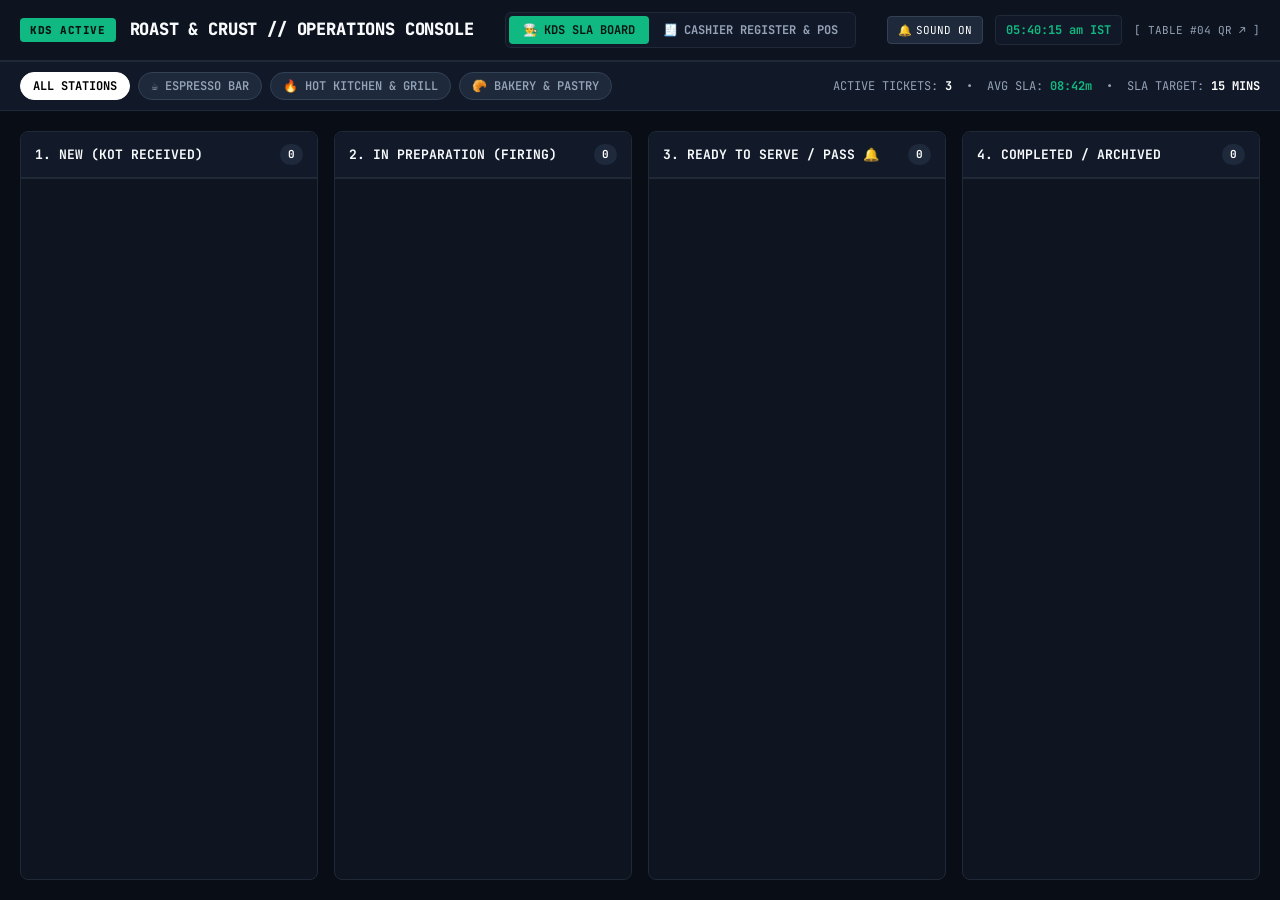
==== commit b59ba54b: "fix(kds-orders): resolve V8 snapshot Date.now freeze with lazy factories and defensive guards" ====
--- a/public/admin.html
+++ b/public/admin.html
@@ -950,9 +950,16 @@
     }
 
     function computeElapsedSec(created) {
-      if (!created) return 180;
+      if (!created) return 210;
       const t = new Date(created).getTime();
-      return Math.max(0, Math.floor((Date.now() - t) / 1000));
+      const now = Date.now();
+      // Guard against Epoch 0 / isolate snapshot bug / invalid or future date
+      if (isNaN(t) || t < 1577836800000 || t > now) {
+        return 210;
+      }
+      const elapsed = Math.floor((now - t) / 1000);
+      if (elapsed > 86400) return 210;
+      return Math.max(0, elapsed);
     }
 
     function formatDuration(sec) {
